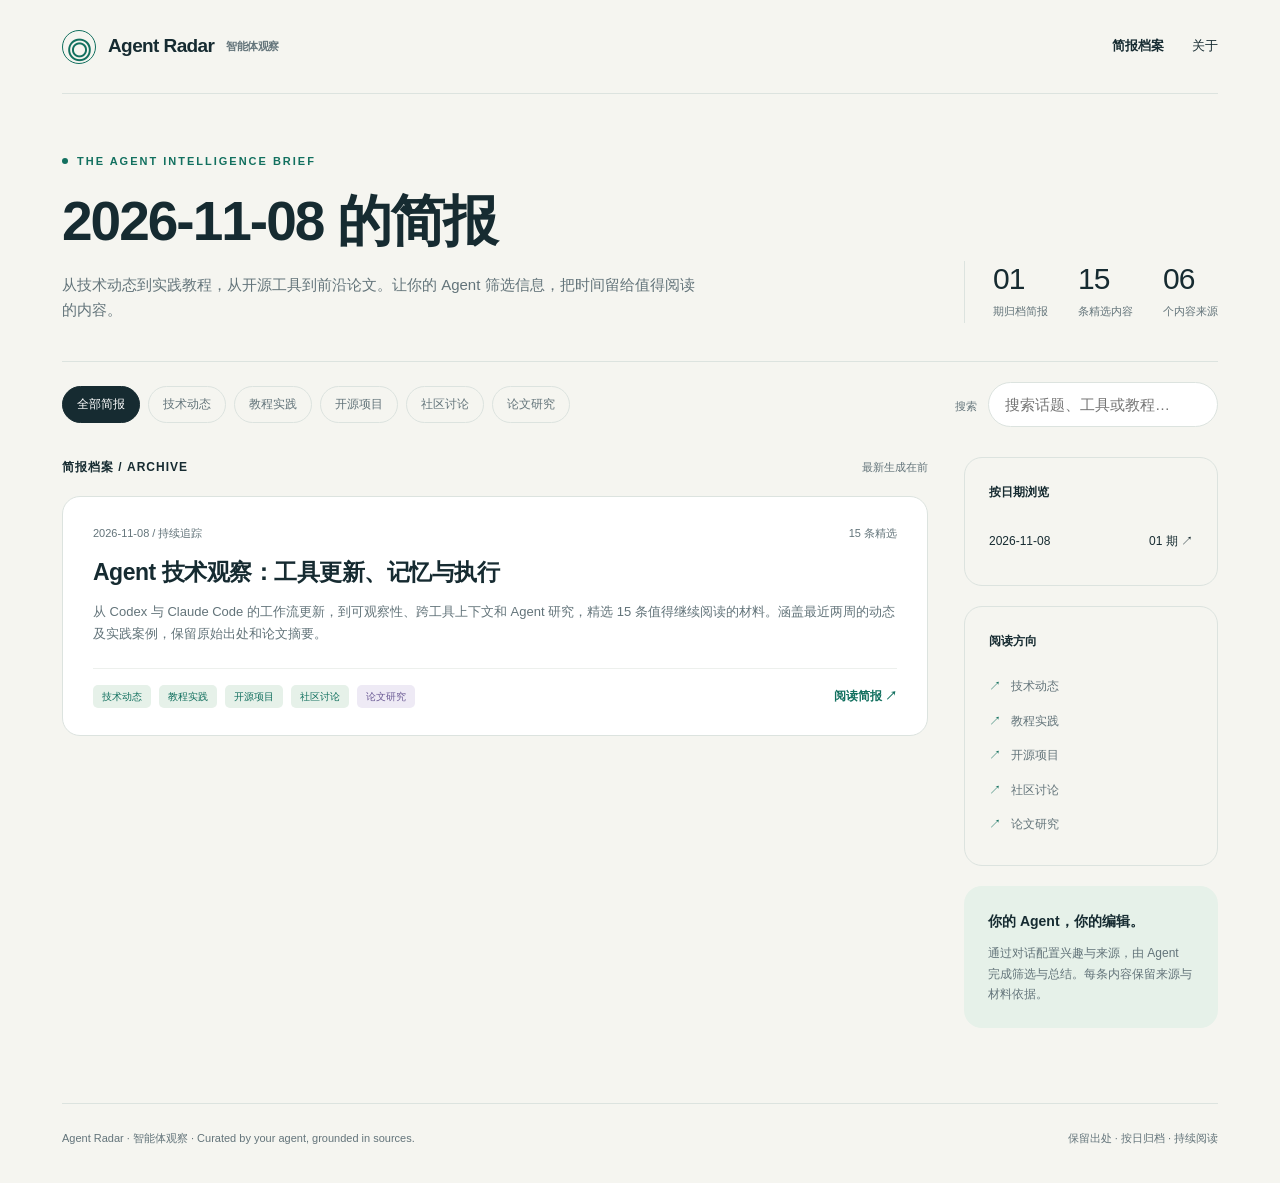
==== docs/2026-11-08/index.html @ 9bebcacf "Publish Agent Radar briefing archive" ====
<!doctype html>
<html lang="zh-CN"><head><meta charset="utf-8"><meta name="viewport" content="width=device-width, initial-scale=1">
<title>2026-11-08 的简报 · Agent Radar</title><meta name="description" content="由 Agent 筛选的技术动态、教程、开源项目与论文简报">
<link rel="stylesheet" href="../assets/radar.css"><script src="../assets/radar.js" defer></script></head>
<body><a class="skip" href="#main">跳到正文</a><div class="wrap"><header class="masthead">
<a class="brand" href="../index.html"><span class="mark" aria-hidden="true">◎</span>Agent Radar<span class="small">智能体观察</span></a>
<nav aria-label="主导航"><a href="../index.html">简报档案</a><a href="../index.html#about">关于</a></nav></header>
<main id="main"><section class="hero"><div><div class="eyebrow"><span class="dot"></span>THE AGENT INTELLIGENCE BRIEF</div><h1>2026-11-08 的简报</h1>
<p>从技术动态到实践教程，从开源工具到前沿论文。让你的 Agent 筛选信息，把时间留给值得阅读的内容。</p></div>
<div class="hero-meta"><div class="stat"><b>01</b><span>期归档简报</span></div><div class="stat"><b>15</b><span>条精选内容</span></div><div class="stat"><b>06</b><span>个内容来源</span></div></div></section>
<div class="toolbar"><div class="pills" role="group" aria-label="筛选分类"><button class="pill active" data-filter="all" aria-pressed="true">全部简报</button><button class="pill" data-filter="技术动态" aria-pressed="false">技术动态</button><button class="pill" data-filter="教程实践" aria-pressed="false">教程实践</button><button class="pill" data-filter="开源项目" aria-pressed="false">开源项目</button><button class="pill" data-filter="社区讨论" aria-pressed="false">社区讨论</button><button class="pill" data-filter="论文研究" aria-pressed="false">论文研究</button></div><label><span class="small">搜索　</span><input class="search" data-search-input type="search" aria-label="搜索简报" placeholder="搜索话题、工具或教程…"></label></div>
<div class="grid"><section aria-label="简报列表"><div class="section-head"><h2>简报档案 / ARCHIVE</h2><span>最新生成在前</span></div><article class="report-card" data-search-text="Agent 技术观察：工具更新、记忆与执行 从 Codex 与 Claude Code 的工作流更新，到可观察性、跨工具上下文和 Agent 研究，精选 15 条值得继续阅读的材料。涵盖最近两周的动态及实践案例，保留原始出处和论文摘要。 0.167.0Codex 0.167.0 增强多会话操作：命令中心显示未读结果，终端支持切换连接的后端并保留草稿，还增加图片附件预览与系统代理选项。发布说明也列出上下文压缩和会话恢复的修复。 anthropics/claude-code · v2.1.317Claude Code v2.1.317 为 Agent SDK 钩子增加失败时阻断动作的选项，并增强云端定时任务的连接器提示。发布说明还列出 MCP 连接、登录刷新及循环唤醒相关修复。 anthropics/claude-code · v2.1.319Claude Code v2.1.319 增加终端 MCP 后台任务：服务器将调用作为任务运行时，客户端可以立即转到后台，并在结束时通知模型。该版本还增加可配置的权限拒绝行为等设置。 anthropics/claude-code · v2.1.318Claude Code v2.1.318 为 mod 的模型分叉提供独立 effort 选项，并显示已保存登录的到期时间。发布说明列出会话恢复、配置锁及后台作业相关修复，适合维护长期运行任务时查阅。 The October inflection point for vibe game developmentSimon Willison 通过四个 HTML/JavaScript 游戏案例讨论 Agent 辅助开发，展示提示、迭代和可运行结果。他将游戏设计视为体验模型能力的试验场；其中模型能力比较属于作者个人经验。 Building a multiplayer game world with autonomous Fable-class models文章转述 Spawn 的自治开发案例：游戏内 Agent 根据玩家请求改变世界，开发 Agent 根据错误、日志和反馈推进修改，并依靠快速回滚和监控维持循环。这是团队自述的极端工程实践，不能直接推广为通用可靠性结论。 datasette-agent 0.5a0Datasette Agent 0.5a0 增加侧边聊天面板，可在数据表或查询页面旁持续交互。作者说明，结合 datasette-apps 后，可以在数据库应用旁通过对话创建和修改应用。 llm 0.37LLM 0.37 更新命令行与 Python 工具，新增配置兼容 OpenAI 端点的命令，并扩展二进制嵌入内容类型。作者也分享了借助模型筛选开源 PR 的维护经验。 Show HN: Sentient, Your Coding Agent Shouldn&#x27;t Be a Black BoxSentient 作者在 HN 介绍本地 Agent 可观察性工具，尝试从内核与日志层观察编码 Agent 的实际动作。作者称当前重点支持 Linux 与 Claude Code，并提供只读取 Agent 日志的使用方式；本简报未独立验证其实现。 Ask HN: How do you manage your AI agents&#x27; context across clients and projects?这篇 Ask HN 帖子征集跨客户端、跨项目管理 Agent 上下文的方法，问题涵盖指令文件、内置记忆、MCP 服务和项目隔离。现有材料是发帖者的问题陈述，不能将其写成社区已经达成的最佳实践。 科技爱好者周刊（第 417 期）：不要让 AI 代表你阮一峰周刊第 417 期以“不要让 AI 代表你”为主题，讨论持续自动尝试可能给现实服务带来的影响，并列出文章与工具。这里概括的是作者观点，其转述实验未在本简报中独立核验。 Enhancing Local and Global Structure in Compressed AI Agent Memory作者研究 Agent 记忆压缩中的局部与全局结构保真，指出保留近邻不一定保留较远记忆间的关系，并提出 LAQ 量化目标。摘要报告其在多个等容量实验中改善全局保真；结果及理论需结合全文核对。 Hard Issue, Weak Model, or Bad Run? Rethinking Failure Prediction for Coding Agents论文质疑编码 Agent 的轨迹失败预测是否真正捕捉运行状态。作者报告，在其 SWE-bench 轨迹分析中，任务难度与模型能力解释了主要预测表现，并呼吁使用重复运行、等预算闭环评测区分失败原因。 SPILLWAY: Separating Target Admission from Sanitization to Defend Tool-Using Agents against Prompt InjectionSPILLWAY 将工具调用目标的准入判断与文本净化分开，利用工具结构化返回中的来源信息建立确定性检查。摘要报告了多组攻击实验中的防御结果；这些结果限定于作者测试设置，不能据此声称消除所有提示注入。 Take It From Here: Evaluating Coding Agents On Project Takeover论文提出 ReqMemBench，评测编码 Agent 从历史交互中恢复需求并接手已有项目的能力。作者报告，在其六组模型与执行框架配置、37 个可验证目标中，完整交付率仍较低，困难同时涉及需求状态恢复与代码实现。" data-categories="技术动态|教程实践|开源项目|社区讨论|论文研究">
<div class="card-top"><span>2026-11-08 <span aria-hidden="true">/</span> 持续追踪</span><span>15 条精选</span></div>
<h3><a href="20261108T061728Z-6eab8262.html">Agent 技术观察：工具更新、记忆与执行</a></h3><p>从 Codex 与 Claude Code 的工作流更新，到可观察性、跨工具上下文和 Agent 研究，精选 15 条值得继续阅读的材料。涵盖最近两周的动态及实践案例，保留原始出处和论文摘要。</p>
<div class="card-foot"><div class="pills"><span class="tag ">技术动态</span> <span class="tag ">教程实践</span> <span class="tag ">开源项目</span> <span class="tag ">社区讨论</span> <span class="tag paper">论文研究</span></div><a class="read" href="20261108T061728Z-6eab8262.html">阅读简报 ↗</a></div></article>
<div class="empty" data-empty hidden>暂时没有匹配的公开简报。</div></section>
<aside class="sidebar"><div class="sidebox"><h3>按日期浏览</h3><a class="date-row" href="../2026-11-08/index.html"><span>2026-11-08</span><span>01 期 ↗</span></a></div>
<div class="sidebox"><h3>阅读方向</h3><span class="topic">技术动态</span><span class="topic">教程实践</span><span class="topic">开源项目</span><span class="topic">社区讨论</span><span class="topic">论文研究</span></div>
<div class="sidebox callout" id="about"><b>你的 Agent，你的编辑。</b><p>通过对话配置兴趣与来源，由 Agent 完成筛选与总结。每条内容保留来源与材料依据。</p></div></aside></div></main><footer class="footer"><span>Agent Radar · 智能体观察 · Curated by your agent, grounded in sources.</span><span>保留出处 · 按日归档 · 持续阅读</span></footer></div></body></html>
---- docs/assets/radar.css ----
:root{--ink:#162b31;--muted:#63747a;--paper:#f5f5f0;--card:#fff;--line:#dce3df;--accent:#12705f;--accent-soft:#e6f1e9;--purple:#6b5b95;--radius:18px}
*{box-sizing:border-box}body{margin:0;background:var(--paper);color:var(--ink);font-family:Inter,-apple-system,BlinkMacSystemFont,'Segoe UI','Microsoft YaHei',sans-serif;font-size:15px;line-height:1.7}a{color:inherit;text-decoration:none}a:hover{color:var(--accent)}button,input{font:inherit}a:focus-visible,button:focus-visible,input:focus-visible,summary:focus-visible{outline:3px solid #d89d34;outline-offset:4px}[hidden]{display:none!important}
.wrap{max-width:1240px;margin:auto;padding:0 42px}.masthead{display:flex;align-items:center;justify-content:space-between;height:94px;border-bottom:1px solid var(--line)}.brand{display:flex;align-items:center;gap:12px;font-size:19px;font-weight:750;letter-spacing:-.6px}.mark{width:34px;height:34px;border-radius:50%;border:1px solid var(--accent);display:grid;place-items:center;color:var(--accent);font-size:24px}.masthead nav{display:flex;gap:28px;font-size:13px}.masthead nav a:first-child{font-weight:650}.eyebrow{color:var(--accent);font-size:11px;font-weight:750;letter-spacing:2px;text-transform:uppercase;display:flex;align-items:center;gap:9px}.dot{width:6px;height:6px;background:var(--accent);border-radius:50%}.hero{padding:58px 0 38px;display:grid;grid-template-columns:1fr auto;gap:32px;align-items:end}.hero h1{font-size:clamp(32px,4.5vw,55px);line-height:1.2;letter-spacing:-2px;margin:17px 0 18px;font-weight:650}.hero p{max-width:640px;color:var(--muted);margin:0;font-size:15px}.hero-meta{border-left:1px solid var(--line);padding-left:28px;display:flex;gap:30px}.stat b{display:block;font-size:30px;line-height:1.2;font-weight:500;letter-spacing:-1px}.stat span{color:var(--muted);font-size:11px}.toolbar{display:flex;gap:18px;justify-content:space-between;align-items:center;padding:20px 0 30px;border-top:1px solid var(--line)}.pills{display:flex;gap:8px;flex-wrap:wrap}.pill{border:1px solid var(--line);border-radius:100px;padding:7px 14px;background:transparent;color:var(--muted);font-size:12px;cursor:pointer}.pill.active{background:var(--ink);border-color:var(--ink);color:white}.search{border:1px solid var(--line);border-radius:100px;background:#fff;padding:9px 16px;min-width:230px;color:var(--ink)}.grid{display:grid;grid-template-columns:minmax(0,1fr) 254px;gap:36px;align-items:start}.section-head{display:flex;align-items:center;justify-content:space-between;margin:0 0 18px}.section-head h2{font-size:12px;font-weight:650;letter-spacing:1px;margin:0}.section-head span{font-size:11px;color:var(--muted)}.report-card{background:var(--card);border:1px solid var(--line);border-radius:var(--radius);padding:27px 30px;margin-bottom:18px;transition:border-color .15s,transform .15s}.report-card:hover{border-color:#91b6a6;transform:translateY(-2px)}.card-top{display:flex;align-items:center;justify-content:space-between;font-size:11px;color:var(--muted);gap:12px}.tag{display:inline-block;padding:3px 9px;border-radius:5px;font-size:10px;background:var(--accent-soft);color:var(--accent)}.tag.paper{background:#eeeaf5;color:var(--purple)}.report-card h3{font-size:23px;line-height:1.45;letter-spacing:-.5px;margin:14px 0 11px;font-weight:650}.report-card p{margin:0;color:var(--muted);font-size:13px}.card-foot{display:flex;justify-content:space-between;align-items:center;gap:16px;margin-top:23px;border-top:1px solid #edf0ed;padding-top:16px}.small{font-size:11px;color:var(--muted)}.read{color:var(--accent);font-size:12px;font-weight:650;white-space:nowrap}.sidebox{padding:24px;border:1px solid var(--line);border-radius:var(--radius);margin-bottom:20px}.sidebox h3{font-size:12px;margin:0 0 18px}.sidebox p{font-size:12px;color:var(--muted);margin:0}.date-row{display:flex;justify-content:space-between;padding:10px 0;border-bottom:1px solid var(--line);font-size:12px}.date-row:last-child{border:0}.topic{display:block;padding:7px 0;font-size:12px;color:var(--muted)}.topic:before{content:'↗';margin-right:10px;color:var(--accent)}.callout{background:var(--accent-soft);border:0}.callout b{display:block;margin-bottom:9px;font-size:14px}.footer{display:flex;justify-content:space-between;gap:18px;flex-wrap:wrap;margin-top:55px;border-top:1px solid var(--line);padding:25px 0 35px;font-size:11px;color:var(--muted)}.back{font-size:12px;color:var(--accent)}.report-hero{padding:38px 0 32px;border-bottom:1px solid var(--line)}.report-hero h1{font-size:clamp(28px,4vw,42px);line-height:1.35;letter-spacing:-1px;max-width:900px;margin:18px 0}.report-hero .overview{font-size:16px;color:var(--muted);max-width:850px}.report-meta{display:flex;gap:18px;flex-wrap:wrap;margin-top:22px;font-size:11px;color:var(--muted)}.entries{padding:32px 0}.category-title{margin:35px 0 16px;font-size:16px;display:flex;align-items:center;gap:12px}.category-title:after{content:'';height:1px;background:var(--line);flex:1}.entry{background:white;border:1px solid var(--line);border-radius:var(--radius);padding:25px 28px;margin-bottom:16px;scroll-margin-top:20px}.entry-head{display:flex;gap:16px;align-items:baseline}.entry-number{font:12px ui-monospace,monospace;color:var(--accent)}.entry h3{font-size:20px;line-height:1.5;margin:0 0 10px;letter-spacing:-.4px}.entry p{margin:12px 0;font-size:14px;white-space:pre-line}.entry .reason{padding:12px 16px;border-left:2px solid #79a897;background:#f6f9f5;font-size:12px;color:#466058}.entry .reason strong{color:var(--accent);font-weight:600}.entry details{font-size:12px;color:var(--muted);border-top:1px solid var(--line);padding-top:12px;margin-top:17px}.entry summary{cursor:pointer;color:var(--accent)}.entry blockquote{border-left:2px solid var(--line);padding-left:16px;margin:12px 0;white-space:pre-line}.notice{background:#f7eddc;color:#715423;border:1px solid #e7d7b9;padding:14px 18px;border-radius:12px;font-size:12px;margin:20px 0}.empty{padding:40px;border:1px dashed var(--line);border-radius:var(--radius);color:var(--muted);text-align:center}.badge{border:1px solid var(--line);border-radius:4px;padding:1px 6px;margin-left:5px}.skip{position:absolute;top:-50px;background:white;padding:10px}.skip:focus{top:0}
@media(max-width:960px){.wrap{padding:0 26px}.grid{grid-template-columns:1fr 220px;gap:22px}.hero-meta{gap:22px}.report-card{padding:23px}}
@media(max-width:720px){.wrap{padding:0 20px}.masthead{height:76px}.masthead nav{gap:16px;font-size:11px}.hero{padding-top:34px;grid-template-columns:1fr}.hero h1{letter-spacing:-1px}.hero-meta{border-left:0;padding-left:0}.toolbar{align-items:stretch;flex-direction:column}.search{min-width:0;width:100%}.grid{grid-template-columns:1fr}.sidebar{display:none}.report-card h3{font-size:21px}.entry{padding:21px}.entry h3{font-size:18px}.footer{margin-top:32px}.card-foot{align-items:flex-start}}
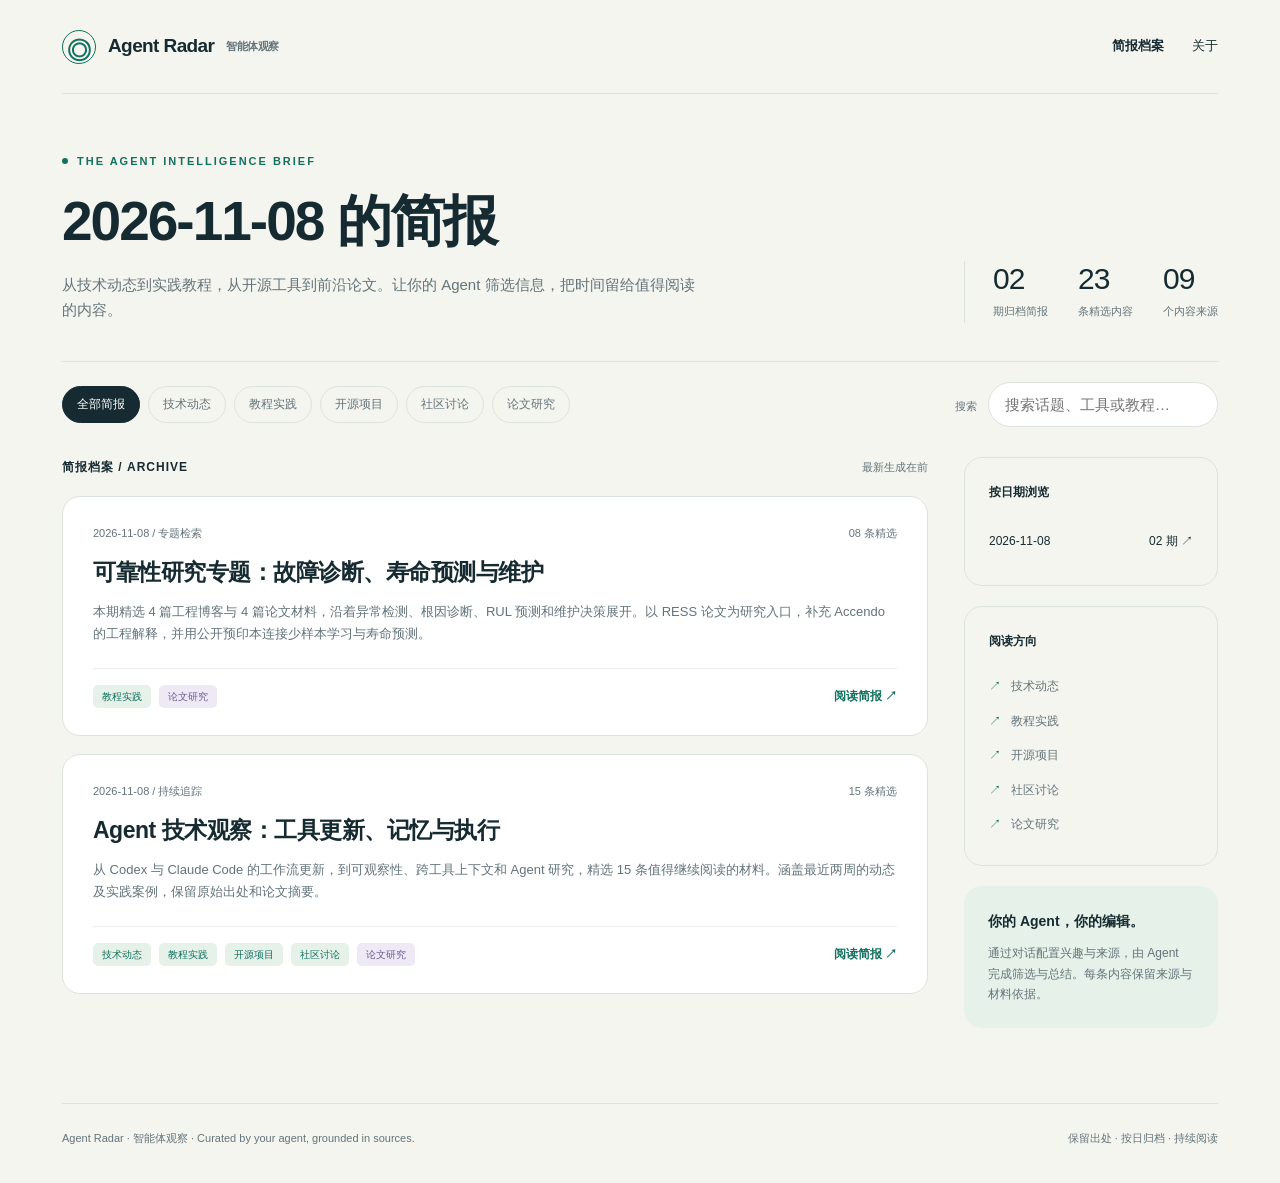
==== commit 6cc17d5d: "Update Agent Radar briefing archive" ====
--- a/docs/2026-11-08/index.html
+++ b/docs/2026-11-08/index.html
@@ -7,13 +7,16 @@
 <nav aria-label="主导航"><a href="../index.html">简报档案</a><a href="../index.html#about">关于</a></nav></header>
 <main id="main"><section class="hero"><div><div class="eyebrow"><span class="dot"></span>THE AGENT INTELLIGENCE BRIEF</div><h1>2026-11-08 的简报</h1>
 <p>从技术动态到实践教程，从开源工具到前沿论文。让你的 Agent 筛选信息，把时间留给值得阅读的内容。</p></div>
-<div class="hero-meta"><div class="stat"><b>01</b><span>期归档简报</span></div><div class="stat"><b>15</b><span>条精选内容</span></div><div class="stat"><b>06</b><span>个内容来源</span></div></div></section>
+<div class="hero-meta"><div class="stat"><b>02</b><span>期归档简报</span></div><div class="stat"><b>23</b><span>条精选内容</span></div><div class="stat"><b>09</b><span>个内容来源</span></div></div></section>
 <div class="toolbar"><div class="pills" role="group" aria-label="筛选分类"><button class="pill active" data-filter="all" aria-pressed="true">全部简报</button><button class="pill" data-filter="技术动态" aria-pressed="false">技术动态</button><button class="pill" data-filter="教程实践" aria-pressed="false">教程实践</button><button class="pill" data-filter="开源项目" aria-pressed="false">开源项目</button><button class="pill" data-filter="社区讨论" aria-pressed="false">社区讨论</button><button class="pill" data-filter="论文研究" aria-pressed="false">论文研究</button></div><label><span class="small">搜索　</span><input class="search" data-search-input type="search" aria-label="搜索简报" placeholder="搜索话题、工具或教程…"></label></div>
-<div class="grid"><section aria-label="简报列表"><div class="section-head"><h2>简报档案 / ARCHIVE</h2><span>最新生成在前</span></div><article class="report-card" data-search-text="Agent 技术观察：工具更新、记忆与执行 从 Codex 与 Claude Code 的工作流更新，到可观察性、跨工具上下文和 Agent 研究，精选 15 条值得继续阅读的材料。涵盖最近两周的动态及实践案例，保留原始出处和论文摘要。 0.167.0Codex 0.167.0 增强多会话操作：命令中心显示未读结果，终端支持切换连接的后端并保留草稿，还增加图片附件预览与系统代理选项。发布说明也列出上下文压缩和会话恢复的修复。 anthropics/claude-code · v2.1.317Claude Code v2.1.317 为 Agent SDK 钩子增加失败时阻断动作的选项，并增强云端定时任务的连接器提示。发布说明还列出 MCP 连接、登录刷新及循环唤醒相关修复。 anthropics/claude-code · v2.1.319Claude Code v2.1.319 增加终端 MCP 后台任务：服务器将调用作为任务运行时，客户端可以立即转到后台，并在结束时通知模型。该版本还增加可配置的权限拒绝行为等设置。 anthropics/claude-code · v2.1.318Claude Code v2.1.318 为 mod 的模型分叉提供独立 effort 选项，并显示已保存登录的到期时间。发布说明列出会话恢复、配置锁及后台作业相关修复，适合维护长期运行任务时查阅。 The October inflection point for vibe game developmentSimon Willison 通过四个 HTML/JavaScript 游戏案例讨论 Agent 辅助开发，展示提示、迭代和可运行结果。他将游戏设计视为体验模型能力的试验场；其中模型能力比较属于作者个人经验。 Building a multiplayer game world with autonomous Fable-class models文章转述 Spawn 的自治开发案例：游戏内 Agent 根据玩家请求改变世界，开发 Agent 根据错误、日志和反馈推进修改，并依靠快速回滚和监控维持循环。这是团队自述的极端工程实践，不能直接推广为通用可靠性结论。 datasette-agent 0.5a0Datasette Agent 0.5a0 增加侧边聊天面板，可在数据表或查询页面旁持续交互。作者说明，结合 datasette-apps 后，可以在数据库应用旁通过对话创建和修改应用。 llm 0.37LLM 0.37 更新命令行与 Python 工具，新增配置兼容 OpenAI 端点的命令，并扩展二进制嵌入内容类型。作者也分享了借助模型筛选开源 PR 的维护经验。 Show HN: Sentient, Your Coding Agent Shouldn&#x27;t Be a Black BoxSentient 作者在 HN 介绍本地 Agent 可观察性工具，尝试从内核与日志层观察编码 Agent 的实际动作。作者称当前重点支持 Linux 与 Claude Code，并提供只读取 Agent 日志的使用方式；本简报未独立验证其实现。 Ask HN: How do you manage your AI agents&#x27; context across clients and projects?这篇 Ask HN 帖子征集跨客户端、跨项目管理 Agent 上下文的方法，问题涵盖指令文件、内置记忆、MCP 服务和项目隔离。现有材料是发帖者的问题陈述，不能将其写成社区已经达成的最佳实践。 科技爱好者周刊（第 417 期）：不要让 AI 代表你阮一峰周刊第 417 期以“不要让 AI 代表你”为主题，讨论持续自动尝试可能给现实服务带来的影响，并列出文章与工具。这里概括的是作者观点，其转述实验未在本简报中独立核验。 Enhancing Local and Global Structure in Compressed AI Agent Memory作者研究 Agent 记忆压缩中的局部与全局结构保真，指出保留近邻不一定保留较远记忆间的关系，并提出 LAQ 量化目标。摘要报告其在多个等容量实验中改善全局保真；结果及理论需结合全文核对。 Hard Issue, Weak Model, or Bad Run? Rethinking Failure Prediction for Coding Agents论文质疑编码 Agent 的轨迹失败预测是否真正捕捉运行状态。作者报告，在其 SWE-bench 轨迹分析中，任务难度与模型能力解释了主要预测表现，并呼吁使用重复运行、等预算闭环评测区分失败原因。 SPILLWAY: Separating Target Admission from Sanitization to Defend Tool-Using Agents against Prompt InjectionSPILLWAY 将工具调用目标的准入判断与文本净化分开，利用工具结构化返回中的来源信息建立确定性检查。摘要报告了多组攻击实验中的防御结果；这些结果限定于作者测试设置，不能据此声称消除所有提示注入。 Take It From Here: Evaluating Coding Agents On Project Takeover论文提出 ReqMemBench，评测编码 Agent 从历史交互中恢复需求并接手已有项目的能力。作者报告，在其六组模型与执行框架配置、37 个可验证目标中，完整交付率仍较低，困难同时涉及需求状态恢复与代码实现。" data-categories="技术动态|教程实践|开源项目|社区讨论|论文研究">
+<div class="grid"><section aria-label="简报列表"><div class="section-head"><h2>简报档案 / ARCHIVE</h2><span>最新生成在前</span></div><article class="report-card" data-search-text="可靠性研究专题：故障诊断、寿命预测与维护 本期精选 4 篇工程博客与 4 篇论文材料，沿着异常检测、根因诊断、RUL 预测和维护决策展开。以 RESS 论文为研究入口，补充 Accendo 的工程解释，并用公开预印本连接少样本学习与寿命预测。 Understanding Remaining Useful Life (RUL) with the P-F Curve2023 年基础教程。文章用 P–F 曲线解释潜在故障、功能失效和 RUL：RUL 从当前观测时刻算到功能失效，只有在潜在故障点观测时才等于 P–F 间隔。作者进一步将历史工况与退化差异对应到 RUL 分布，说明单一预测值会隐藏不确定性。适合作为概念入口；文中关于不确定性随数据增加而降低的描述不应视为对所有模型和工况的保证。 Understanding Anomaly Detection (AD) with the P-F Curve2023 年基础教程。文章强调异常检测必须在可比较的工况下设置阈值，趋势变化本身不一定代表故障；阈值应结合历史表现、监测技术、失效机理和运行条件。对于疲劳、热循环等累积机制，作者讨论累计越限信息，而非仅凭单点超限报警。它提供的是工程解释框架，不能替代具体设备的阈值校准与验证。 Is your Data Good Enough for Machine Learning-Based Predictive Maintenance (PdM)?2023 年基础教程。作者按状态数据、在线数据流、历史失效记录和故障标签，区分 RUL 预测、异常检测和故障类型诊断的数据需求。阅读重点是先定义可靠性目标，再判断现有数据能支撑哪一种任务；只有正常运行数据时，不能轻易承诺准确的寿命预测。文中的数据量经验规则属于作者建议，不是通用样本复杂度定理。 Only at Scheduled On-Condition Tasks2023 年维护策略文章。作者提醒，不应因传感器便宜或 AI 流行，就给所有设备部署预测性维护；应先依据设备关键性、失效后果和可监测性选择运行至失效、预防维护或状态维护。文章将 IoT 与分析工具放回 RCM 决策框架中，强调工具投入应服务于停机风险、可用度和成本目标。 A production rule system based framework for fault root cause tracing of complex equipment driven by joint inference of fault knowledge and operational informationRESS 2026 年 10 月卷期，DOI：10.1016/j.ress.2026.112408。作者把故障传播知识整理为分层产生式规则，以运行数据中的异常变量启动推理，逐层追溯部件故障原因，再通过多准则决策对候选根因排序。摘要报告在海上风机传动链上进行了对比验证。该方法适合研究知识与传感数据如何联合诊断；本次未核读全文，未复核指标、消融及推广能力。 Multivariate degradation modeling with long-term dependency for operational reliability assessmentRESS 2026 年 8 月卷期，DOI：10.1016/j.ress.2026.112496。研究结合分数布朗运动、个体差异和 D-vine Copula，把多个退化特征对应的边际 RUL 分布融合成系统层面的可靠性评估。作者以航空机电伺服电机验证，报告条件失效概率和分阶段可靠性曲线可为状态维修提供信息。适合关注相关退化、长期依赖和不确定性建模；摘要未给出可直接外推的工程收益。 Maintenance planning for nonlinearly degrading systems: a reliability-constrained non-periodic inspection strategyRESS 2026 年 11 月卷期，DOI：10.1016/j.ress.2026.112637。针对退化逐渐加速的系统，作者研究带可靠性约束的非周期检查策略，在无限时域 MDP 中联合考虑清洗、预防更换和故障更换，以最小化折扣总成本。数值案例报告其成本低于所比较的基线，且可靠性要求显著影响检查策略。这里的证据是模型分析和数值案例，不能直接当作现场节省比例。 PEFT-MuTS: A Multivariate Parameter-Efficient Fine-Tuning Framework for Remaining Useful Life Prediction based on Cross-domain Time Series Representation Model作者公开预印本，2026-01-30 首次提交、2026-08-14 更新为 v2；本条依据 arXiv 摘要，不等同于 RESS 期刊终稿。PEFT-MuTS 利用跨领域时间序列预训练表示，通过特征适配、低秩多变量融合和零初始化回归器进行少样本 RUL 预测。作者报告在航空发动机、工业轴承数据上使用少于 1% 的目标设备样本仍有效，并提供代码。阅读时应进一步核查数据切分、少样本定义和跨设备迁移设置。" data-categories="教程实践|论文研究">
+<div class="card-top"><span>2026-11-08 <span aria-hidden="true">/</span> 专题检索</span><span>08 条精选</span></div>
+<h3><a href="20261108T153917Z-9042a855.html">可靠性研究专题：故障诊断、寿命预测与维护</a></h3><p>本期精选 4 篇工程博客与 4 篇论文材料，沿着异常检测、根因诊断、RUL 预测和维护决策展开。以 RESS 论文为研究入口，补充 Accendo 的工程解释，并用公开预印本连接少样本学习与寿命预测。</p>
+<div class="card-foot"><div class="pills"><span class="tag ">教程实践</span> <span class="tag paper">论文研究</span></div><a class="read" href="20261108T153917Z-9042a855.html">阅读简报 ↗</a></div></article><article class="report-card" data-search-text="Agent 技术观察：工具更新、记忆与执行 从 Codex 与 Claude Code 的工作流更新，到可观察性、跨工具上下文和 Agent 研究，精选 15 条值得继续阅读的材料。涵盖最近两周的动态及实践案例，保留原始出处和论文摘要。 0.167.0Codex 0.167.0 增强多会话操作：命令中心显示未读结果，终端支持切换连接的后端并保留草稿，还增加图片附件预览与系统代理选项。发布说明也列出上下文压缩和会话恢复的修复。 anthropics/claude-code · v2.1.317Claude Code v2.1.317 为 Agent SDK 钩子增加失败时阻断动作的选项，并增强云端定时任务的连接器提示。发布说明还列出 MCP 连接、登录刷新及循环唤醒相关修复。 anthropics/claude-code · v2.1.319Claude Code v2.1.319 增加终端 MCP 后台任务：服务器将调用作为任务运行时，客户端可以立即转到后台，并在结束时通知模型。该版本还增加可配置的权限拒绝行为等设置。 anthropics/claude-code · v2.1.318Claude Code v2.1.318 为 mod 的模型分叉提供独立 effort 选项，并显示已保存登录的到期时间。发布说明列出会话恢复、配置锁及后台作业相关修复，适合维护长期运行任务时查阅。 The October inflection point for vibe game developmentSimon Willison 通过四个 HTML/JavaScript 游戏案例讨论 Agent 辅助开发，展示提示、迭代和可运行结果。他将游戏设计视为体验模型能力的试验场；其中模型能力比较属于作者个人经验。 Building a multiplayer game world with autonomous Fable-class models文章转述 Spawn 的自治开发案例：游戏内 Agent 根据玩家请求改变世界，开发 Agent 根据错误、日志和反馈推进修改，并依靠快速回滚和监控维持循环。这是团队自述的极端工程实践，不能直接推广为通用可靠性结论。 datasette-agent 0.5a0Datasette Agent 0.5a0 增加侧边聊天面板，可在数据表或查询页面旁持续交互。作者说明，结合 datasette-apps 后，可以在数据库应用旁通过对话创建和修改应用。 llm 0.37LLM 0.37 更新命令行与 Python 工具，新增配置兼容 OpenAI 端点的命令，并扩展二进制嵌入内容类型。作者也分享了借助模型筛选开源 PR 的维护经验。 Show HN: Sentient, Your Coding Agent Shouldn&#x27;t Be a Black BoxSentient 作者在 HN 介绍本地 Agent 可观察性工具，尝试从内核与日志层观察编码 Agent 的实际动作。作者称当前重点支持 Linux 与 Claude Code，并提供只读取 Agent 日志的使用方式；本简报未独立验证其实现。 Ask HN: How do you manage your AI agents&#x27; context across clients and projects?这篇 Ask HN 帖子征集跨客户端、跨项目管理 Agent 上下文的方法，问题涵盖指令文件、内置记忆、MCP 服务和项目隔离。现有材料是发帖者的问题陈述，不能将其写成社区已经达成的最佳实践。 科技爱好者周刊（第 417 期）：不要让 AI 代表你阮一峰周刊第 417 期以“不要让 AI 代表你”为主题，讨论持续自动尝试可能给现实服务带来的影响，并列出文章与工具。这里概括的是作者观点，其转述实验未在本简报中独立核验。 Enhancing Local and Global Structure in Compressed AI Agent Memory作者研究 Agent 记忆压缩中的局部与全局结构保真，指出保留近邻不一定保留较远记忆间的关系，并提出 LAQ 量化目标。摘要报告其在多个等容量实验中改善全局保真；结果及理论需结合全文核对。 Hard Issue, Weak Model, or Bad Run? Rethinking Failure Prediction for Coding Agents论文质疑编码 Agent 的轨迹失败预测是否真正捕捉运行状态。作者报告，在其 SWE-bench 轨迹分析中，任务难度与模型能力解释了主要预测表现，并呼吁使用重复运行、等预算闭环评测区分失败原因。 SPILLWAY: Separating Target Admission from Sanitization to Defend Tool-Using Agents against Prompt InjectionSPILLWAY 将工具调用目标的准入判断与文本净化分开，利用工具结构化返回中的来源信息建立确定性检查。摘要报告了多组攻击实验中的防御结果；这些结果限定于作者测试设置，不能据此声称消除所有提示注入。 Take It From Here: Evaluating Coding Agents On Project Takeover论文提出 ReqMemBench，评测编码 Agent 从历史交互中恢复需求并接手已有项目的能力。作者报告，在其六组模型与执行框架配置、37 个可验证目标中，完整交付率仍较低，困难同时涉及需求状态恢复与代码实现。" data-categories="技术动态|教程实践|开源项目|社区讨论|论文研究">
 <div class="card-top"><span>2026-11-08 <span aria-hidden="true">/</span> 持续追踪</span><span>15 条精选</span></div>
 <h3><a href="20261108T061728Z-6eab8262.html">Agent 技术观察：工具更新、记忆与执行</a></h3><p>从 Codex 与 Claude Code 的工作流更新，到可观察性、跨工具上下文和 Agent 研究，精选 15 条值得继续阅读的材料。涵盖最近两周的动态及实践案例，保留原始出处和论文摘要。</p>
 <div class="card-foot"><div class="pills"><span class="tag ">技术动态</span> <span class="tag ">教程实践</span> <span class="tag ">开源项目</span> <span class="tag ">社区讨论</span> <span class="tag paper">论文研究</span></div><a class="read" href="20261108T061728Z-6eab8262.html">阅读简报 ↗</a></div></article>
 <div class="empty" data-empty hidden>暂时没有匹配的公开简报。</div></section>
-<aside class="sidebar"><div class="sidebox"><h3>按日期浏览</h3><a class="date-row" href="../2026-11-08/index.html"><span>2026-11-08</span><span>01 期 ↗</span></a></div>
+<aside class="sidebar"><div class="sidebox"><h3>按日期浏览</h3><a class="date-row" href="../2026-11-08/index.html"><span>2026-11-08</span><span>02 期 ↗</span></a></div>
 <div class="sidebox"><h3>阅读方向</h3><span class="topic">技术动态</span><span class="topic">教程实践</span><span class="topic">开源项目</span><span class="topic">社区讨论</span><span class="topic">论文研究</span></div>
 <div class="sidebox callout" id="about"><b>你的 Agent，你的编辑。</b><p>通过对话配置兴趣与来源，由 Agent 完成筛选与总结。每条内容保留来源与材料依据。</p></div></aside></div></main><footer class="footer"><span>Agent Radar · 智能体观察 · Curated by your agent, grounded in sources.</span><span>保留出处 · 按日归档 · 持续阅读</span></footer></div></body></html>
